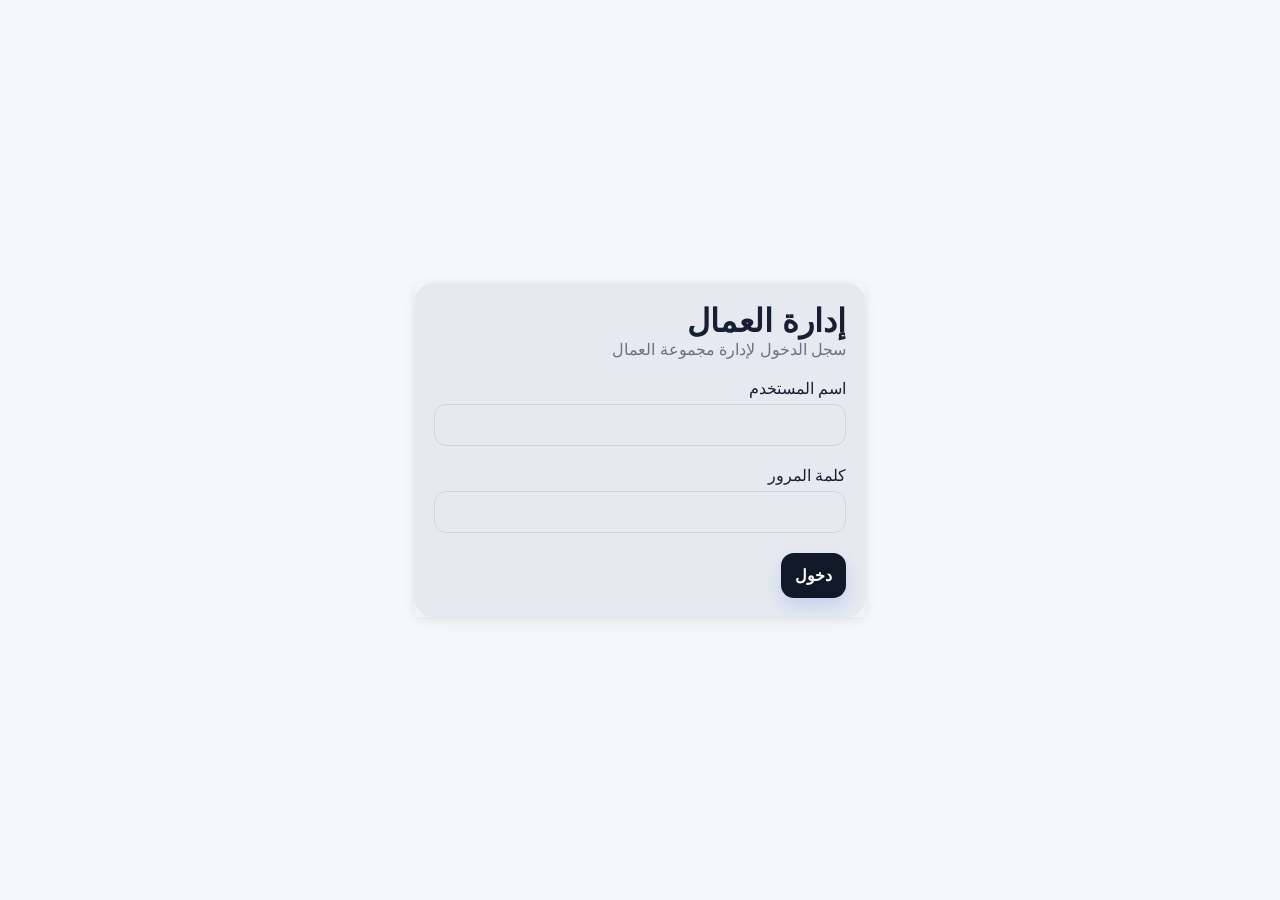
==== index.html @ 36a94530 "updates" ====
<!doctype html>
<html lang="ar" dir="rtl">

<head>
    <meta charset="utf-8" />
    <meta name="viewport" content="width=device-width,initial-scale=1,viewport-fit=cover" />
    <meta name="theme-color" content="#2563eb" />
    <link rel="icon" type="image/x-icon" href="./favicon.ico" />
    <link rel="manifest" href="./manifest.json" />
    <link rel="stylesheet" href="./css/app.css" />
    <title>إدارة العمال - الرئيسية</title>
</head>

<body>
    <div class="layout-page" id="layout-page"></div>
    <div id="app">
        <div id="header"></div>
        <main class="main">
            <section class="welcome">
                <div>
                    <small>اليوم</small>
                    <h1 id="welcomeMessageInner">صباح الخير يا إسماعيل 👋</h1>
                    <p id="adminDescriptionInner">خلّي حسابات الشغل ماشية من غير ورق.</p>
                </div>
                <time id="today"></time>
            </section>
            <div class="stats">
                <div><span>👥</span><b id="workersCount">0</b><small>عامل</small></div>
                <div><span>✓</span><b id="presentCount">0</b><small>حاضر اليوم</small></div>
                <div><span>×</span><b id="absentCount">0</b><small>غائب اليوم</small></div>
                <div><span>💰</span><b id="wagesCount">0</b><small>أجور اليوم</small></div>
            </div>
            <section>
                <div class="sectionHead">
                    <div>
                        <h2>إجراءات سريعة</h2>
                        <small>أهم العمليات في ضغطة</small>
                    </div>
                </div>
                <div class="quick">
                    <button class="primary" data-page="attendance.html">
                        <div>✓<b>حضور اليوم</b></div>
                        <span>تسجيل الحضور والغياب</span>
                    </button>
                    <button id="quickExpense">
                        <div>💳<b>إضافة مصروف</b></div>
                        <span>سلفة أو مصروف عامل</span>
                    </button>
                    <button id="quickOvertime">
                        <div>⚡<b>إضافة إضافي</b></div>
                        <span>اختياري أو إجباري</span>
                    </button>
                    <button data-page="workers.html">
                        <div>👤+<b>إضافة عامل</b></div>
                        <span>إدارة العمال</span>
                    </button>
                </div>
            </section>
            <section>
                <div class="sectionHead">
                    <div>
                        <h2>ملخص اليوم</h2>
                        <small>نظرة سريعة على الحسابات</small>
                    </div>
                    <button class="link" data-page="reports.html">التفاصيل ←</button>
                </div>
                <div class="summary">
                    <p><span>إجمالي اليومية</span><b id="dailyTotal">0 ج</b></p>
                    <p><span>المصاريف / السلف</span><b id="expenseTotal">0 ج</b></p>
                    <p><span>الإضافي</span><b id="overtimeTotal">0 ج</b></p>
                    <p class="total"><span>الصافي</span><b id="netTotal">0 ج</b></p>
                </div>
            </section>
            <footer id="footer"></footer>
        </main>
        <nav class="nav">
            <button class="active" data-page="index.html">⌂<small>الرئيسية</small></button>
            <button data-page="workers.html">👥<small>العمال</small></button>
            <button data-page="attendance.html">✓<small>الحضور</small></button>
            <button data-page="reports.html">▥<small>التقارير</small></button>
            <button data-page="settings.html">⚙<small>الإعدادات</small></button>
        </nav>
    </div>
    <div id="toast"></div>
    <div class="overlay" id="transactionModal">
        <div class="sheet">
            <div class="handle"></div>
            <div class="sheetHead">
                <h2 id="txTitle">إضافة مصروف</h2>
                <button class="close">×</button>
            </div>
            <form id="transactionForm" class="formGrid">
                <label>العامل<select id="txWorkerId"></select></label><label>المبلغ<input id="txAmount" required min="1" type="number" inputmode="decimal" /></label><label>السبب<textarea id="txReason"
                        maxlength="120"></textarea></label><input type="hidden" id="txType" />
                <div class="actions">
                    <button class="primary">حفظ</button>
                </div>
            </form>
        </div>
    </div>
    <script src="./js/auth.js"></script>
    <script src="./js/common.js"></script>
    <script src="./js/dashboard.js"></script>
    <script>
        function fillWorkers() {
            const s = document.getElementById("txWorkerId");
            s.innerHTML = S.workers
                .map((w) => `<option value="${w.id}">${w.name}</option>`)
                .join("");
        }
        function quick(type) {
            fillWorkers();
            document.getElementById("txType").value = type;
            document.getElementById("txTitle").textContent =
                type === "expense" ? "إضافة مصروف" : "إضافة إضافي";
            openModal("transactionModal");
        }
        document.getElementById("quickExpense").onclick = () => quick("expense");
        document.getElementById("quickOvertime").onclick = () =>
            quick("overtime");
        bindModal("transactionModal");
        document.getElementById("transactionForm").onsubmit = (e) => {
            e.preventDefault();
            const w = S.workers.find(
                (x) => x.id === document.getElementById("txWorkerId").value,
            ),
                amount = Number(document.getElementById("txAmount").value),
                type = document.getElementById("txType").value;
            if (!w || amount <= 0) return toast("أدخل مبلغًا صحيحًا", true);
            w[type] += amount;
            save();
            closeModal("transactionModal");
            e.target.reset();
            location.reload();
            toast("تم الحفظ");
        };
    </script>
</body>

</html>
---- css/app.css ----
:root {
  --p: #2563eb;
  --pd: #1d4ed8;
  --bg: #f5f7fb;
  --s: #fff;
  --t: #172033;
  --m: #64748b;
  --b: #e6eaf0;
  --c: #d7d6d5;
  --ok: #10b981;
  --bad: #ef4444;
  --warn: #f59e0b;
  --dark-bg: #283654;
  /* --muted:  */
  --r: 18px;
  --shadow: 0 10px 30px #0f172a0d;
  --nav: 78px;
}
* {
  box-sizing: border-box;
}
html,
body {
  margin: 0;
  min-height: 100%;
  background: var(--bg);
  color: var(--t);
  font-family:
    Segoe UI,
    Tahoma,
    Arial,
    sans-serif;
  -webkit-tap-highlight-color: transparent;
}
input,
select,
textarea,
button {
  font: inherit;
}
input,
select,
textarea {
  width: 100%;
  margin-top: 6px;
  border-radius: 12px;
  padding: 11px;
  background: var(--b);
  color: var(--t);
}
button {
  cursor: pointer;
}
h1,
h2,
p {
  margin: 0;
}
h1 {
  font-size: clamp(1.45rem, 5vw, 2rem);
}
h2 {
  font-size: 1.05rem;
}
small {
  color: var(--m);
}
/* #app {
  height: 100svh;
} */
.topbar {
  height: 68px;
  position: sticky;
  top: 0;
  z-index: 5;
  display: flex;
  align-items: center;
  gap: 10px;
  padding: 0 15px;
  background: #f5f7fbdd;
  backdrop-filter: blur(15px);
  border-bottom: 1px solid var(--b);
}
.icon {
  width: 42px;
  height: 42px;
  border: 1px solid var(--b);
  border-radius: 13px;
  background: var(--s);
  color: var(--t);
}
.brand {
  flex: 1;
}
.brand b,
.brand small {
  display: block;
}
.brand small {
  font-size: 10px;
}
.sync i {
  display: block;
  width: 9px;
  height: 9px;
  border-radius: 50%;
  background: var(--ok);
  margin: auto;
}
.ghost {
  background: transparent;
  color: inherit;
}
.ghost {
  border: 0;
  border-radius: 12px;
  padding: 10px 14px;
  background: #e5e7eb;
  cursor: pointer;
}
.ghost span {
  display: block;
  transform: translateY(-2px);
}
body.dark {
  .ghost {
    background: var(--dark-bg);
  }
}
.main {
  max-width: 860px;
  /* height: calc(100svh + 70px); */
  height: 100%;
  min-height: 100svh;
  margin: auto;
  /* padding: 22px 16px calc(var(--nav) + 25px); */
  padding: 22px 16px calc(var(--nav) + 5px);
}
/* .page {
  display: none;
  animation: in 0.22s ease;
} */
.page.active {
  display: block;
}
.welcome,
.heading,
.sectionHead {
  display: flex;
  justify-content: space-between;
  gap: 12px;
  align-items: flex-start;
}
.welcome {
  position: relative;
  margin-bottom: 22px;
}
.welcome small,
.heading > div > small {
  color: var(--p);
  font-weight: 800;
}
.welcome p,
.heading p {
  color: var(--m);
  margin-top: 6px;
  line-height: 1.6;
}
.welcome time {
  background: var(--s);
  border: 1px solid var(--b);
  padding: 8px 10px;
  border-radius: 12px;
  font-size: 11px;
  color: var(--m);
  white-space: nowrap;
  position: absolute;
  top: -10px;
  left: -10px;
}
@media (max-width: 500px) {
  .welcome {
    margin-top: 20px;
  }
  .welcome time {
    top: -30px;
    left: -5px;
  }
}
.stats {
  display: grid;
  grid-template-columns: repeat(2, 1fr);
  gap: 10px;
}
.stats > div {
  /* min-height: 105px; */
  padding: 14px;
  background: var(--s);
  border: 1px solid var(--b);
  border-radius: 16px;
  box-shadow: var(--shadow);
  display: grid;
  grid-template-columns: 42px 1fr;
  grid-template-rows: 1fr 1fr;
  column-gap: 10px;
}
.stats span {
  grid-row: 1/3;
  width: 42px;
  height: 42px;
  border-radius: 13px;
  background: #eff6ff;
  color: var(--p);
  display: grid;
  place-items: center;
}
.stats b {
  font-size: 1.3rem;
}
/* .stats small {
  font-size: 10px;
} */
.main section > section {
  margin-top: 26px;
}
.sectionHead {
  margin-block: 12px;
}
.sectionHead small {
  font-size: 11px;
}
.quick {
  display: grid;
  grid-template-columns: repeat(2, 1fr);
  gap: 10px;
  margin-bottom: 50px;
}
.quick button {
  min-height: 95px;
  padding: 14px;
  border: 1px solid var(--b);
  border-radius: 17px;
  background: var(--s);
  color: var(--t);
  text-align: right;
  display: flex;
  flex-direction: column;
  align-items: flex-start;
  justify-content: space-between;
  box-shadow: var(--shadow);
  transition: 0.18s;
}
.quick button:active,
.fab:active,
.primary:active {
  transform: scale(0.98);
}
.quick button b {
  font-size: 13px;
  margin-inline-start: 10px;
}
.quick button span {
  font-size: 14px;
}
.quick button:first-child {
  background: linear-gradient(145deg, var(--p), var(--pd));
  color: white;
  border-color: transparent;
}
.quick button:first-child small {
  color: #ffffffb8;
}
.quick button:first-child {
  font-size: 20px;
}
.summary {
  padding: 3px 15px;
  background: var(--s);
  border: 1px solid var(--b);
  border-radius: 20px;
  box-shadow: var(--shadow);
}
.summary p {
  min-height: 51px;
  border-bottom: 1px solid var(--b);
  display: flex;
  justify-content: space-between;
  align-items: center;
  font-size: 12px;
}
.summary p:last-child {
  border: 0;
}
.summary b {
  font-size: 13px;
}
.summary .total {
  min-height: 60px;
}
.summary .total b {
  font-size: 18px;
  color: var(--ok);
}
.link {
  border: 0;
  background: none;
  color: var(--p);
  font-size: 11px;
  font-weight: 800;
}
.heading {
  margin-bottom: 18px;
}
.fab,
.primary {
  border: 0;
  border-radius: 13px;
  background: var(--p);
  color: white;
  font-weight: 800;
  min-height: 45px;
  padding: 0 14px;
  box-shadow: 0 8px 18px #2563eb2e;
}
.search {
  height: 52px;
  background: var(--s);
  border: 1px solid var(--b);
  border-radius: 15px;
  padding: 0 14px;
  display: flex;
  align-items: center;
  gap: 8px;
  margin-bottom: 12px;
  color: var(--m);
  box-shadow: var(--shadow);
}
.search input {
  width: 100%;
  height: 100%;
  border: 0;
  outline: 0;
  background: transparent;
  color: var(--t);
}
.list {
  gap: 9px;
  display: grid;
  grid-template-columns: repeat(auto-fit, minmax(300px, 1fr));
}
.worker,
.attendance,
.setting,
.card {
  background: var(--s);
  border: 1px solid var(--b);
  border-radius: 16px;
  box-shadow: var(--shadow);
}
.worker,
.attendance {
  padding: 12px;
  display: flex;
  align-items: center;
  gap: 10px;
}
.avatar {
  width: 35px;
  height: 35px;
  border-radius: 13px;
  background: #eff6ff;
  color: var(--p);
  display: grid;
  place-items: center;
  font-weight: 900;
}
body.dark {
  .avatar {
    background: var(--dark-bg);
  }
}
.info {
  flex: 1;
}
.info-text {
  gap: 5px;
  display: flex;
  align-items: center;
}
.info b,
.info small {
  display: block;
}
.info b {
  font-size: 13px;
  text-wrap: nowrap;
  display: flex;
  align-items: center;
  gap: 5px;
}
.info small {
  font-size: 10px;
  margin-top: 3px;
}
.meta {
  text-align: left;
  display: flex;
  flex-direction: column;
  align-items: flex-end;
  gap: 25px;
}
.meta b {
  display: block;
  font-size: 12px;
}
.meta small {
  font-size: 9px;
}
.worker-summary {
  display: flex;
  flex-wrap: wrap;
  gap: 5px;
  justify-content: flex-end;
}
.worker-summary span {
  font-size: 9px;
  color: var(--m);
}
.worker-actions,
.attendance-tools {
  display: flex;
  flex-wrap: wrap;
  gap: 5px;
  justify-content: flex-end;
}
.mini-action {
  border: 1px solid var(--b);
  border-radius: 999px;
  background: #f8fafc;
  color: var(--t);
  font-size: 9px;
  font-weight: 800;
  padding: 5px 8px;
}
body.dark {
  .mini-action {
    background: var(--dark-bg);
  }
}
@media (max-width: 500) {
  .mini-action {
    font-size: 8px !important;
  }
}
.mini-action:active {
  transform: scale(0.97);
}
@media (max-width: 500px) {
  .attendance .avatar *,
  .attendance .info *,
  .attendance .attendance-tools * {
    font-size: 9px !important;
  }
}
.attendance {
  justify-content: space-between;
}
.attendance .info {
  min-width: 0;
}
.attendance-actions {
  display: flex;
  gap: 5px;
  margin-right: auto;
}
/* .attendance-tools {
  margin-left: 8px;
} */
.pill {
  display: inline-block;
  padding: 4px 7px;
  border-radius: 99px;
  font-size: 9px;
  font-weight: 800;
  margin-top: 5px;
}
.present {
  background: #ecfdf5;
  color: var(--ok);
}
.absent {
  background: #fef2f2;
  color: var(--bad);
}
.empty {
  background: #d9e6f7;
  color: var(--m);
}
body.dark {
  .present {
    background: #195440;
  }
  .absent {
    background: #4a1515;
  }
  .empty {
    background: #233150;
    color: var(--m);
  }
}
.attendance-toggle {
  display: flex;
  align-items: center;
  gap: 8px;
  padding: 3px 10px;
  border: 1px solid var(--b);
  border-radius: 10px;
  background: #f8fafc;
  color: var(--t);
  font-size: 10px;
  font-weight: 800;
}
@media (max-width: 500px) {
  .attendance-toggle {
    padding: 2px 5px;
    font-size: 8px;
  }
  input[type="checkbox"] {
    width: 5px;
    height: 5px;
  }
}
.attendance-toggle.present {
  background: #abffcb;
  color: var(--ok);
  border-color: var(--ok);
}
.attendance-toggle.absent {
  background: #ff9c9c;
  color: var(--bad);
  border-color: var(--bad);
}
.attendance-toggle.empty {
  background: #d9e6f7;
  color: var(--m);
  border-color: var(--c);
}
body.dark {
  .attendance-toggle.present {
    background: #285439;
  }
  .attendance-toggle.absent {
    background: #2a0f21;
  }
  .attendance-toggle.empty {
    background: #0f172a;
  }
}
.attendance-toggle input {
  width: 16px;
  height: 16px;
  accent-color: var(--p);
}
.attendance-toggle span {
  white-space: nowrap;
}
label.date,
label.form {
  display: grid;
  gap: 7px;
  color: var(--m);
  font-size: 11px;
  font-weight: 800;
  margin-bottom: 12px;
}
.date input,
.dates input {
  width: 80%;
  height: 48px;
  padding: 0 12px;
  border: 1px solid var(--b);
  border-radius: 13px;
  background: var(--s);
  color: var(--t);
  outline: 0;
  margin-inline-start: 10px;
}
#attendanceDate {
  width: 100%;
  margin-inline-start: 0;
}
.card {
  padding: 14px;
}
.dates {
  display: grid;
  grid-template-columns: 1fr 1fr;
  gap: 9px;
  margin-bottom: 11px;
}
.dates label {
  font-size: 12px;
}
.date input,
.dates input {
  width: 100%;
  margin-inline-start: 0;
}
@media (max-width: 500px) {
  .dates label {
    font-size: 12px;
  }
  .date input,
  .dates input {
    width: 100%;
    margin-top: 10px;
  }
}
.wide {
  width: 100%;
}
.report {
  margin-top: 20px;
  padding-inline: 15px;
  padding-block: 0;
}
@media (max-width: 500px) {
  .report * {
    font-size: 10px;
  }
  .report .reportRow > div:last-child * {
    font-size: 12px;
  }
}
.reportHead,
.reportRow,
.reportSummary {
  display: grid;
  grid-template-columns: 1.6fr repeat(5, 1fr);
  gap: 8px;
  align-items: center;
  padding: 10px 0;
  border-bottom: 1px solid var(--b);
  font-size: 11px;
}
.reportHead {
  color: var(--m);
  font-weight: 800;
}
.reportRow b {
  display: block;
  margin-bottom: 2px;
}
.reportRow small {
  font-size: 10px;
}
.reportSummary {
  border-bottom: 0;
  font-weight: 800;
}
.reportSummary b {
  color: var(--p);
}
.net b {
  font-weight: 700;
  color: var(--pd);
}
.all-price {
  font-size: 10px;
  text-decoration: line-through;
}
.expense {
  font-weight: 700;
  color: #ef4444;
}
.overtime {
  font-weight: 700;
  color: #10b981;
}
.setting {
  width: 100%;
  min-height: 68px;
  padding: 10px 12px;
  display: flex;
  align-items: center;
  gap: 10px;
  color: var(--t);
  text-align: right;
}
.setting > span {
  width: 40px;
  height: 40px;
  border-radius: 12px;
  background: #f8fafc;
  display: grid;
  place-items: center;
}
.setting div {
  flex: 1;
}
.setting b,
.setting small {
  display: block;
}
.setting b {
  font-size: 12px;
}
.setting small {
  font-size: 9px;
  margin-top: 3px;
}
.setting em {
  font-style: normal;
  font-size: 9px;
  color: var(--m);
}
.nav {
  height: var(--nav);
  position: fixed;
  z-index: 20;
  bottom: 0;
  right: 0;
  left: 0;
  background: #fffef5f5;
  backdrop-filter: blur(10px);
  border-top: 1px solid var(--b);
  display: flex;
  justify-content: space-around;
  padding: 7px 5px calc(7px + env(safe-area-inset-bottom));
}
.nav button {
  flex: 1;
  border: 0;
  background: none;
  color: #94a3b8;
  border-radius: 13px;
  display: flex;
  flex-direction: column;
  align-items: center;
  justify-content: center;
  gap: 3px;
}
.nav button small {
  font-size: 9px;
}
.nav button.active {
  color: var(--p);
  font-weight: 900;
  background: #d1e0ff;
}
body.dark {
  .nav button.active {
    background: var(--dark-bg);
  }
}
.nav button.active small {
  color: var(--p);
}
#toast {
  width: fit-content;
  margin: auto;
  position: fixed;
  z-index: 100;
  top: 78px;
  right: 12px;
  left: 12px;
  display: grid;
  gap: 8px;
}
.toast {
  max-width: 450px;
  margin: auto;
  padding: 12px 15px;
  border-radius: 14px;
  background: var(--s);
  border: 1px solid var(--b);
  box-shadow: 0 12px 35px #638cec20;
  font-size: 12px;
  animation: in 0.2s;
}
.overlay {
  position: fixed;
  z-index: 90;
  inset: 0;
  background: #0f172a70;
  backdrop-filter: blur(4px);
  display: flex;
  align-items: flex-end;
  display: none;
}
.sheet {
  width: min(100%, 620px);
  margin: auto 0 0;
  padding: 15px;
  background: var(--s);
  border-radius: 15px;
  /* animation: up 0.22s ease; */
  position: absolute;
  top: 60%;
  left: 50%;
  transform: translate(-50%, -50%);
  /* transition: all 0.7s ease; */
  opacity: 0;
  visibility: hidden;
}
@media (max-width: 500px) {
  .sheet {
    width: min(calc(100% - 20px), 620px);
  }
}
.overlay.active {
  display: flex;
}
.overlay.active .sheet {
  top: 50%;
  opacity: 1;
  visibility: visible;
}
.handle {
  width: 42px;
  height: 4px;
  border-radius: 9px;
  background: var(--b);
  margin: 2px auto 15px;
}
.sheetHead {
  display: flex;
  justify-content: space-between;
  align-items: center;
  margin-bottom: 16px;
}
.close {
  width: 36px;
  height: 36px;
  border: 0;
  font-size: 22px;
  font-weight: 500;
  border-radius: 11px;
  background: var(--c);
}
#txWorker {
  height: 35px;
}
.formGrid {
  gap: 12px;
  display: grid;
  grid-template-columns: repeat(2, 1fr);
}
.formGrid label {
  display: grid;
  gap: 6px;
  color: var(--m);
  font-size: 11px;
  font-weight: 800;
}
@media (max-width: 500px) {
  .formGrid label:first-of-type,
  .formGrid label:last-of-type,
  .actions {
    grid-column: span 2;
  }
}
.formGrid input,
.formGrid textarea {
  width: 100%;
  border: 1px solid var(--b);
  border-radius: 13px;
  background: var(--s);
  color: var(--t);
  padding: 12px;
  outline: 0;
}
.formGrid input {
  height: 48px;
}
.formGrid textarea {
  min-height: 90px;
}
.actions {
  gap: 8px;
  display: flex;
  /* margin-top: 20px; */
}
.actions > * {
  flex: 1;
}
@media (max-width: 500px) {
  .actions > * {
    font-size: 12px;
  }
}
.secondary {
  min-height: 50px;
  color: var(--t);
  border-radius: 13px;
  font-weight: 800;
  background: var(--c);
  border: 1px solid var(--b);
}
.loader {
  position: fixed;
  inset: 0;
  z-index: 200;
  background: #0f172a30;
  display: grid;
  place-items: center;
  backdrop-filter: blur(3px);
}
.loaderBox {
  padding: 18px 22px;
  border-radius: 17px;
  background: var(--s);
  box-shadow: 0 15px 40px #0f172a22;
  text-align: center;
  font-size: 11px;
  color: var(--m);
}
.spin {
  width: 30px;
  height: 30px;
  border: 3px solid var(--b);
  border-top-color: var(--p);
  border-radius: 50%;
  margin: 0 auto 10px;
  animation: spin 0.7s linear infinite;
}
@keyframes spin {
  to {
    transform: rotate(360deg);
  }
}
@keyframes in {
  from {
    opacity: 0;
    transform: translateY(5px);
  }
  to {
    opacity: 1;
    transform: none;
  }
}
@keyframes up {
  from {
    transform: translateY(100%);
  }
  to {
    transform: none;
  }
}
@media (min-width: 700px) {
  .main {
    padding-left: 24px;
    padding-right: 24px;
  }
  .stats {
    grid-template-columns: repeat(4, 1fr);
  }
  .quick {
    grid-template-columns: repeat(4, 1fr);
  }
  .nav {
    width: min(100%, 860px);
    left: 50%;
    right: auto;
    transform: translateX(-50%);
    border-radius: 20px 20px 0 0;
  }
}
body.dark {
  --bg: #0f172a;
  --s: #172033;
  --t: #f8fafc;
  --m: #94a3b8;
  --b: #2b3850;
}
.dark .topbar {
  background: #0f172add;
}
.dark .nav {
  background: #172033ee;
}
.dark .quick button,
.dark .setting > span,
.dark .secondary {
  background: #1e293b;
}
.dark .stats span {
  background: #172554;
}
.disable {
  opacity: 0.3;
  pointer-events: none;
  user-select: none;
}
.layout-page {
  width: 100%;
  height: 100%;
  position: absolute;
  top: 0;
  left: 0;
  z-index: 100;
  background: #edeff3;
  opacity: 1;
  visibility: visible;
}
body.dark {
  .layout-page {
    background: #0d1528;
  }
}
.layout-page.logout {
  opacity: 0.5;
  visibility: visible;
}
.layout-page.hidden {
  opacity: 0;
  visibility: hidden;
}

/* =========================
   App Footer
========================= */

.app-footer {
  width: 100%;
  /* margin-top: 30px; */
  padding-inline: 20px;
  color: var(--m);

  /* position: fixed;
  bottom: calc(var(--nav) + 30px);
  left: 50%;
  transform: translateX(-50%); */
}
.footer-content {
  max-width: 760px;
  margin: 0 auto;
  padding: 18px;
  background: var(--surface);
  border: 1px solid var(--border);
  border-radius: 18px;
  text-align: center;
}
.footer-brand {
  display: flex;
  align-items: center;
  justify-content: center;
  gap: 10px;
}
.footer-logo {
  width: 38px;
  height: 38px;
  display: grid;
  place-items: center;
  background: var(--primary-soft);
  border-radius: 11px;
  font-size: 18px;
}
.footer-brand strong {
  display: block;
  color: var(--text);
  font-size: 13px;
}
.footer-brand span:last-child {
  display: block;
  margin-top: 3px;
  font-size: 10px;
  color: var(--m);
}
.footer-divider {
  width: 45px;
  height: 1px;
  margin: 15px auto;
  background: var(--border);
}
.footer-developer {
  font-size: 11px;
}
.footer-developer span {
  margin-left: 4px;
}
.footer-developer strong {
  color: var(--primary);
  font-size: 12px;
}
.footer-copy {
  margin-top: 8px;
  font-size: 9px;
  color: var(--m);
}
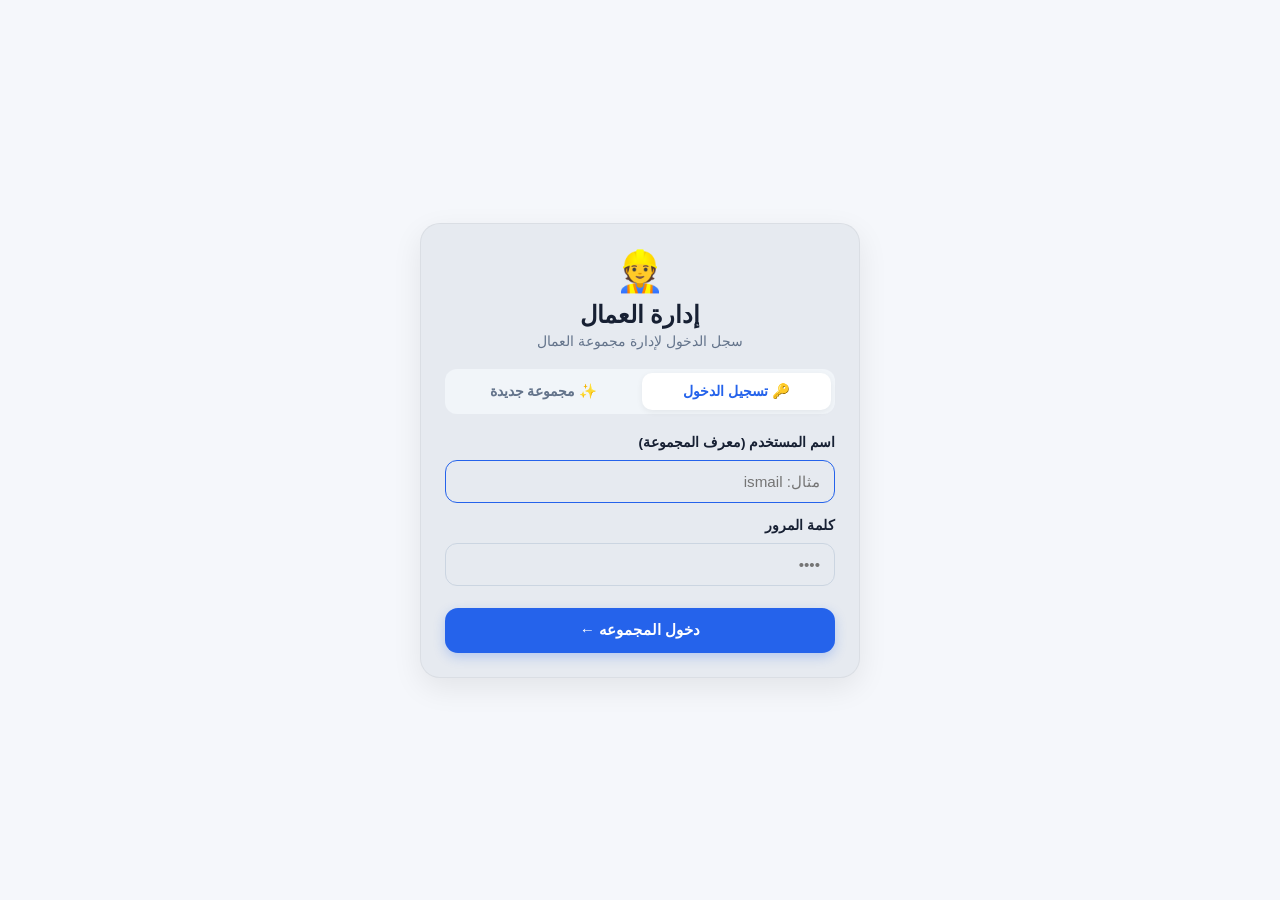
==== commit 8a791c40: "Implement Print/Excel Export, Worker Ledger & Settlement, and JSON Backup & Restore features" ====
--- a/index.html
+++ b/index.html
@@ -19,7 +19,7 @@
             <section class="welcome">
                 <div>
                     <small>اليوم</small>
-                    <h1 id="welcomeMessageInner">صباح الخير يا إسماعيل 👋</h1>
+                    <h1 id="welcomeMessageInner">صباح الخير ،إسماعيل 👋</h1>
                     <p id="adminDescriptionInner">خلّي حسابات الشغل ماشية من غير ورق.</p>
                 </div>
                 <time id="today"></time>
@@ -121,13 +121,20 @@
         bindModal("transactionModal");
         document.getElementById("transactionForm").onsubmit = (e) => {
             e.preventDefault();
+            const workerId = document.getElementById("txWorkerId").value;
             const w = S.workers.find(
-                (x) => x.id === document.getElementById("txWorkerId").value,
+                (x) => String(x.id) === String(workerId),
             ),
                 amount = Number(document.getElementById("txAmount").value),
                 type = document.getElementById("txType").value;
             if (!w || amount <= 0) return toast("أدخل مبلغًا صحيحًا", true);
-            w[type] += amount;
+
+            const date = today();
+            S.transactions ||= {};
+            S.transactions[date] ||= {};
+            S.transactions[date][w.id] ||= { expense: 0, overtime: 0 };
+            S.transactions[date][w.id][type] = Number(S.transactions[date][w.id][type] || 0) + amount;
+
             save();
             closeModal("transactionModal");
             e.target.reset();
--- a/css/app.css
+++ b/css/app.css
@@ -543,7 +543,7 @@
 .attendance-toggle.empty {
   background: #d9e6f7;
   color: var(--m);
-  border-color: var(--c);
+  /* border-color: var(--c); */
 }
 body.dark {
   .attendance-toggle.present {
@@ -773,7 +773,7 @@
   padding: 12px 15px;
   border-radius: 14px;
   background: var(--s);
-  border: 1px solid var(--b);
+  /* border: 1px solid var(--b); */
   box-shadow: 0 12px 35px #638cec20;
   font-size: 12px;
   animation: in 0.2s;
@@ -821,7 +821,7 @@
   height: 4px;
   border-radius: 9px;
   background: var(--b);
-  margin: 2px auto 15px;
+  margin: 2px auto 5px;
 }
 .sheetHead {
   display: flex;
@@ -853,12 +853,9 @@
   font-size: 11px;
   font-weight: 800;
 }
-@media (max-width: 500px) {
-  .formGrid label:first-of-type,
-  .formGrid label:last-of-type,
-  .actions {
-    grid-column: span 2;
-  }
+form:has(.actions) .actions,
+.formGrid label:has(textarea) {
+  grid-column: span 2;
 }
 .formGrid input,
 .formGrid textarea {
@@ -988,7 +985,7 @@
   background: #172554;
 }
 .disable {
-  opacity: 0.3;
+  opacity: 0.7;
   pointer-events: none;
   user-select: none;
 }
@@ -1088,3 +1085,46 @@
   font-size: 9px;
   color: var(--m);
 }
+
+/* =========================
+   Print Stylesheet
+========================= */
+@media print {
+  body {
+    background: #ffffff !important;
+    color: #000000 !important;
+  }
+  .nav,
+  .topbar,
+  #header,
+  #footer,
+  .fab,
+  .mini-action,
+  .worker-actions,
+  .attendance-tools,
+  .link,
+  .no-print,
+  #toast,
+  .overlay,
+  .search,
+  button {
+    display: none !important;
+  }
+  .main {
+    padding: 0 !important;
+    margin: 0 !important;
+  }
+  .card,
+  .report,
+  .worker {
+    box-shadow: none !important;
+    border: 1px solid #ccc !important;
+    background: #fff !important;
+    color: #000 !important;
+  }
+  .reportRow,
+  .reportHead {
+    border-bottom: 1px solid #aaa !important;
+    color: #000 !important;
+  }
+}
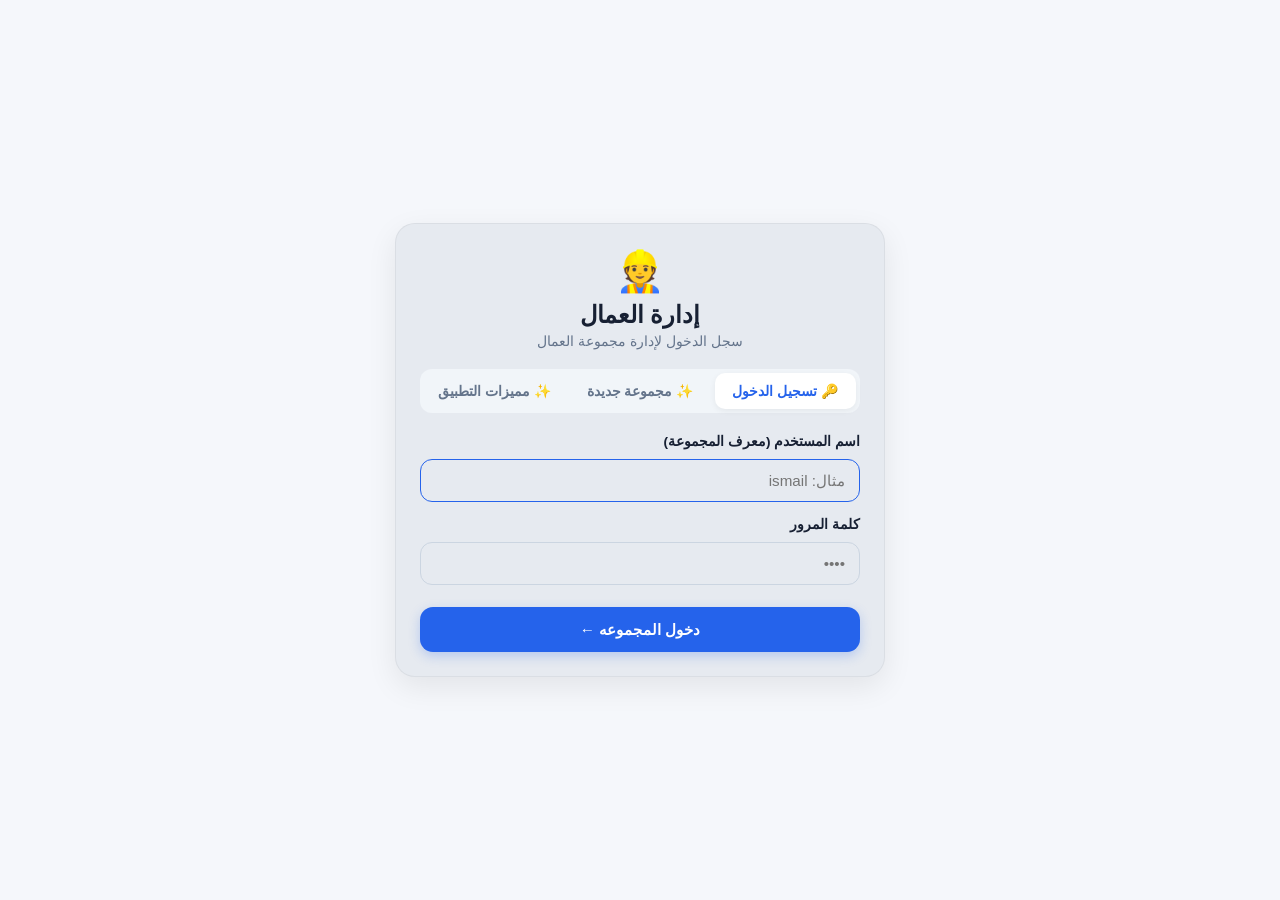
==== commit 2ad6ea03: "feat: improve app features and data management" ====
--- a/index.html
+++ b/index.html
@@ -7,7 +7,7 @@
     <meta name="theme-color" content="#2563eb" />
     <link rel="icon" type="image/x-icon" href="./favicon.ico" />
     <link rel="manifest" href="./manifest.json" />
-    <link rel="stylesheet" href="./css/app.css" />
+    <link rel="stylesheet" href="./css/app.css?v=2.0" />
     <title>إدارة العمال - الرئيسية</title>
 </head>
 
@@ -19,8 +19,8 @@
             <section class="welcome">
                 <div>
                     <small>اليوم</small>
-                    <h1 id="welcomeMessageInner">صباح الخير ،إسماعيل 👋</h1>
-                    <p id="adminDescriptionInner">خلّي حسابات الشغل ماشية من غير ورق.</p>
+                    <h1 id="welcomeMessageInner">صباح الخير يا معلم 👋</h1>
+                    <p id="adminDescriptionInner">خلّي حسابات الشغل ماشية من غير ورق أو أنترنت.</p>
                 </div>
                 <time id="today"></time>
             </section>
@@ -38,7 +38,7 @@
                     </div>
                 </div>
                 <div class="quick">
-                    <button class="primary" data-page="attendance.html">
+                    <button class="" data-page="attendance.html">
                         <div>✓<b>حضور اليوم</b></div>
                         <span>تسجيل الحضور والغياب</span>
                     </button>
@@ -98,9 +98,10 @@
             </form>
         </div>
     </div>
-    <script src="./js/auth.js"></script>
-    <script src="./js/common.js"></script>
-    <script src="./js/dashboard.js"></script>
+    <script src="./js/auth.js?v=2.0"></script>
+    <script src="./js/version.js?v=2.0"></script>
+    <script src="./js/common.js?v=2.0"></script>
+    <script src="./js/dashboard.js?v=2.0"></script>
     <script>
         function fillWorkers() {
             const s = document.getElementById("txWorkerId");
@@ -127,7 +128,7 @@
             ),
                 amount = Number(document.getElementById("txAmount").value),
                 type = document.getElementById("txType").value;
-            if (!w || amount <= 0) return toast("أدخل مبلغًا صحيحًا", true);
+            if (!w || amount <= 0) return toast("أدخل مبلغًا صحيحًا", true, "#ff8e8e", "#000");
 
             const date = today();
             S.transactions ||= {};
@@ -139,7 +140,7 @@
             closeModal("transactionModal");
             e.target.reset();
             location.reload();
-            toast("تم الحفظ");
+            toast("تم الحفظ", null, "#92ff8f", "#000");
         };
     </script>
 </body>
--- a/css/app.css
+++ b/css/app.css
@@ -262,7 +262,7 @@
 .quick button span {
   font-size: 14px;
 }
-.quick button:first-child {
+/* .quick button:first-child {
   background: linear-gradient(145deg, var(--p), var(--pd));
   color: white;
   border-color: transparent;
@@ -272,7 +272,7 @@
 }
 .quick button:first-child {
   font-size: 20px;
-}
+} */
 .summary {
   padding: 3px 15px;
   background: var(--s);
@@ -331,7 +331,7 @@
   display: flex;
   align-items: center;
   gap: 8px;
-  margin-bottom: 12px;
+  /* margin-bottom: 12px; */
   color: var(--m);
   box-shadow: var(--shadow);
 }
@@ -345,6 +345,7 @@
 }
 .list {
   gap: 9px;
+  gap: 20px;
   display: grid;
   grid-template-columns: repeat(auto-fit, minmax(300px, 1fr));
 }
@@ -436,11 +437,12 @@
 .mini-action {
   border: 1px solid var(--b);
   border-radius: 999px;
-  background: #f8fafc;
+  background: #ebecee;
   color: var(--t);
   font-size: 9px;
   font-weight: 800;
   padding: 5px 8px;
+  white-space: nowrap;
 }
 body.dark {
   .mini-action {
@@ -571,7 +573,7 @@
   color: var(--m);
   font-size: 11px;
   font-weight: 800;
-  margin-bottom: 12px;
+  /* margin-bottom: 12px; */
 }
 .date input,
 .dates input {
@@ -724,6 +726,7 @@
   background: #fffef5f5;
   backdrop-filter: blur(10px);
   border-top: 1px solid var(--b);
+  gap: 10px;
   display: flex;
   justify-content: space-around;
   padding: 7px 5px calc(7px + env(safe-area-inset-bottom));
@@ -739,6 +742,14 @@
   align-items: center;
   justify-content: center;
   gap: 3px;
+}
+.nav button:hover {
+  background: #e6eeff;
+}
+body.dark {
+  .nav button:hover {
+    background: #24314b;
+  }
 }
 .nav button small {
   font-size: 9px;
@@ -775,6 +786,7 @@
   background: var(--s);
   /* border: 1px solid var(--b); */
   box-shadow: 0 12px 35px #638cec20;
+  box-shadow: 0 5px 13px #638cec20;
   font-size: 12px;
   animation: in 0.2s;
 }
@@ -803,6 +815,9 @@
   opacity: 0;
   visibility: hidden;
 }
+.sheet.currency {
+  width: min(100%, 420px);
+}
 @media (max-width: 500px) {
   .sheet {
     width: min(calc(100% - 20px), 620px);
@@ -845,6 +860,9 @@
   gap: 12px;
   display: grid;
   grid-template-columns: repeat(2, 1fr);
+}
+.formGrid.currency {
+  grid-template-columns: repeat(1, 1fr);
 }
 .formGrid label {
   display: grid;
@@ -1014,6 +1032,46 @@
   visibility: hidden;
 }
 
+.link {
+  color: var(--p);
+  text-decoration: none;
+}
+
+@media (min-width: 500px) {
+  .mini-action {
+    font-size: 16px;
+    padding: 10px 25px;
+  }
+}
+
+.startNow {
+  display: block;
+  text-align: center;
+  text-decoration: none;
+  margin-top: 18px;
+  align-content: center;
+}
+
+.toast-content {
+  gap: 12px;
+  display: flex;
+  flex-wrap: wrap;
+  align-items: center;
+  flex-direction: column;
+}
+
+.toast-action {
+  color: inherit;
+  font-weight: 700;
+  text-decoration: underline;
+  white-space: nowrap;
+  cursor: pointer;
+}
+
+.toast-action:hover {
+  opacity: 0.8;
+}
+
 /* =========================
    App Footer
 ========================= */
@@ -1087,17 +1145,19 @@
 }
 
 /* =========================
-   Print Stylesheet
+   Dedicated Clean Print Stylesheet
 ========================= */
 @media print {
-  body {
-    background: #ffffff !important;
-    color: #000000 !important;
-  }
+  #header,
+  #footer,
   .nav,
   .topbar,
-  #header,
-  #footer,
+  .heading,
+  .search,
+  .quick,
+  .dates,
+  .report-actions-row,
+  .worker-actions-page,
   .fab,
   .mini-action,
   .worker-actions,
@@ -1106,25 +1166,74 @@
   .no-print,
   #toast,
   .overlay,
-  .search,
-  button {
+  button,
+  input,
+  select,
+  .layout-page {
     display: none !important;
   }
-  .main {
+
+  body,
+  html {
+    background: #ffffff !important;
+    color: #000000 !important;
+    font-size: 12pt !important;
     padding: 0 !important;
     margin: 0 !important;
   }
+
+  #app,
+  .main,
+  body {
+    width: 100% !important;
+    max-width: 100% !important;
+    margin: 0 !important;
+    padding: 0 !important;
+    box-shadow: none !important;
+  }
+
   .card,
   .report,
   .worker {
     box-shadow: none !important;
-    border: 1px solid #ccc !important;
-    background: #fff !important;
-    color: #000 !important;
-  }
-  .reportRow,
+    border: none !important;
+    background: #ffffff !important;
+    color: #000000 !important;
+    padding: 0 !important;
+    margin: 0 0 15px 0 !important;
+  }
+
+  .print-only-header {
+    display: block !important;
+  }
+
+  .reportHead,
+  .reportRow {
+    border-bottom: 1px solid #999 !important;
+    padding: 8px 0 !important;
+    font-size: 11pt !important;
+    color: #000000 !important;
+  }
+
   .reportHead {
-    border-bottom: 1px solid #aaa !important;
-    color: #000 !important;
-  }
-}
+    font-weight: bold !important;
+    background: #f0f0f0 !important;
+    -webkit-print-color-adjust: exact;
+    print-color-adjust: exact;
+  }
+
+  .expense {
+    color: #dc2626 !important;
+    font-weight: bold !important;
+  }
+
+  .overtime {
+    color: #16a34a !important;
+    font-weight: bold !important;
+  }
+
+  .net b {
+    color: #000000 !important;
+    font-weight: bold !important;
+  }
+}
